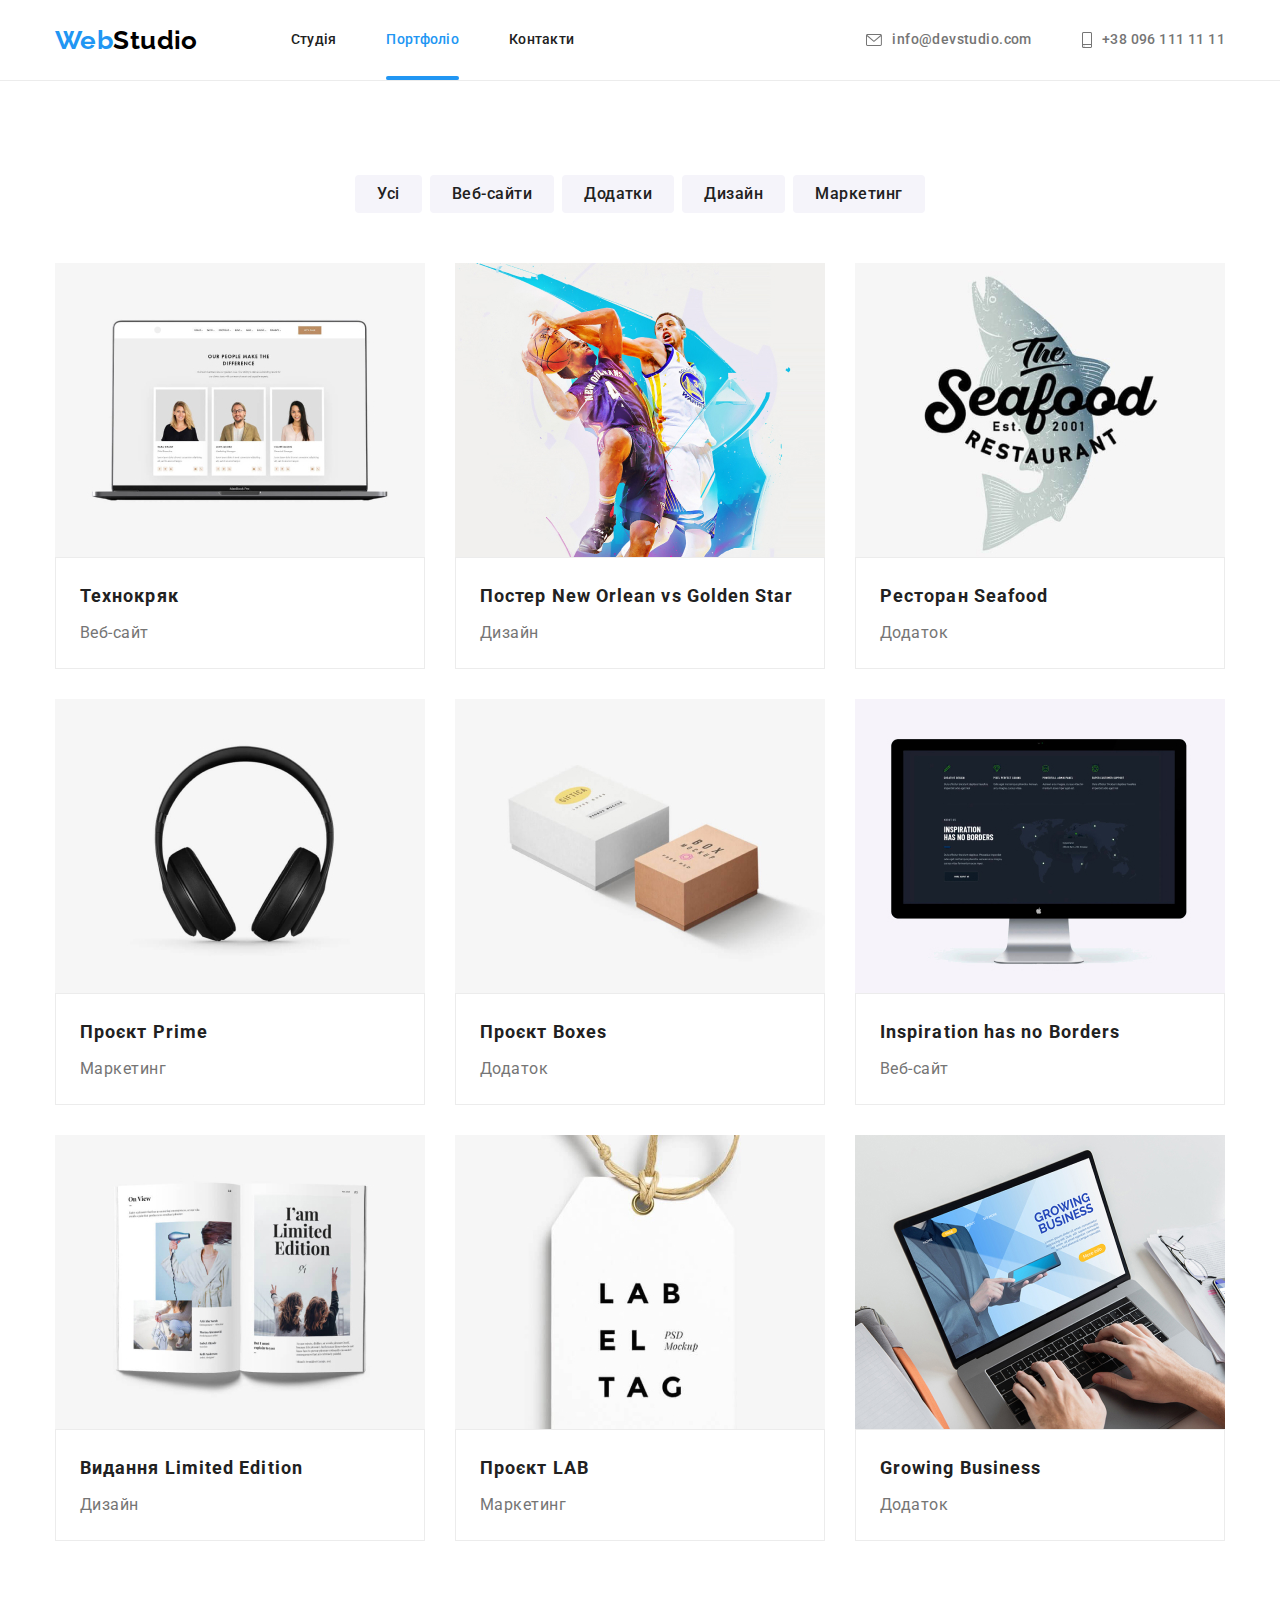
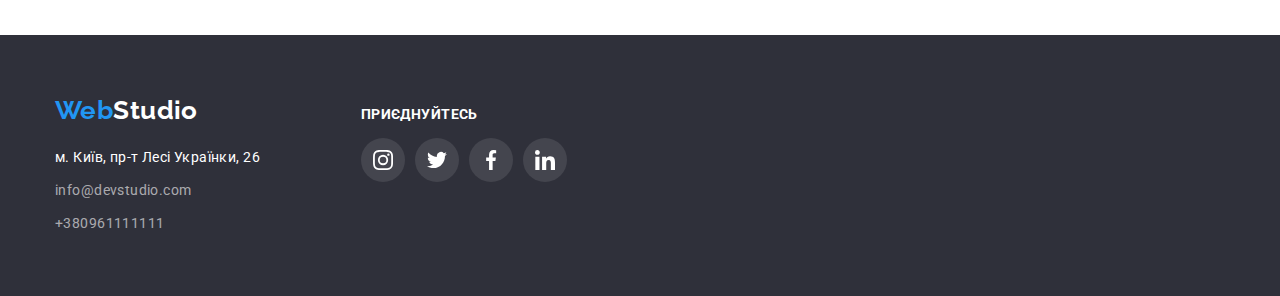
==== portfolio.html @ 19f2d541 "modal-structure" ====
<!DOCTYPE html>
<html lang="en">
  <head>
    <meta charset="UTF-8" />
    <meta http-equiv="X-UA-Compatible" content="IE=edge" />
    <meta name="viewport" content="width=device-width, initial-scale=1.0" />
    <title>Document</title>
    <link rel="preconnect" href="https://fonts.googleapis.com" />
    <link rel="preconnect" href="https://fonts.gstatic.com" crossorigin />
    <link
      href="https://fonts.googleapis.com/css2?family=Raleway:wght@700&family=Roboto:wght@400;500;700;900&display=swap"
      rel="stylesheet"
    />
    <link
      rel="stylesheet"
      href="https://cdnjs.cloudflare.com/ajax/libs/modern-normalize/1.1.0/modern-normalize.min.css"
    />
    <link rel="stylesheet" href="./css/styles.css" />
  </head>
  <body>
    <header class="page-header">
      <div class="container">
        <nav class="nav">
          <a href="./index.html" class="logo-web"
            >Web<span class="logo-studio">Studio</span></a
          >

          <ul class="site-nav list">
            <li class="item">
              <a href="./index.html" class="link">Студія</a>
            </li>
            <li class="item">
              <div class="thumb-link">
                <a href="./portfolio.html" class="link current">Портфоліо</a>
              </div>
              
            </li>
            <li class="item"><a href="" class="link">Контакти</a></li>
          </ul>
        </nav>

        <ul class="auth-nav list">
          <li class="item">
            <a href="mailto:info@devstudio.com" class="link">
              <svg class="icon-mail">
                <use href="./img/sprite.svg#icon-mail"></use></svg
              >info@devstudio.com
            </a>
          </li>
          <li class="item">
            <a href="tel:+380961111111" class="link">
              <svg class="icon-phone">
                <use href="./img/sprite.svg#icon-phone"></use></svg
              >+38 096 111 11 11</a
            >
          </li>
        </ul>
      </div>
    </header>
    <main>
      <section class="section">
        <div class="container">
          <h1 class="section-title-portfolio visually-hidden">Проекти</h1>
          <ul class="button-nav list">
            <li><button type="button" class="button secondary">Усі</button></li>
            <li>
              <button type="button" class="button secondary">Веб-сайти</button>
            </li>
            <li>
              <button type="button" class="button secondary">Додатки</button>
            </li>
            <li>
              <button type="button" class="button secondary">Дизайн</button>
            </li>
            <li>
              <button type="button" class="button secondary">Маркетинг</button>
            </li>
          </ul>

          <ul class="project list">
            <li class="project-name">
              <a href="" class="link">
                <div class="thumb-project">
                  <div class="overlay">
                    <p>Ресурс пропонує комплексні пропозиції з різним рівнем функціоналу та сервісів. Все це дозволить відвідувачу отримати вичерпні відомості про компанію чи приватну особу.</p>
                                    </div>
                    <img src="./img/2-1.jpg" alt="Фото" width="370" />
                    
                </div>
                
                
                <div class="title-name">
                  <h2 class="title">Технокряк</h2>
                  <p class="title-project">Веб-сайт</p>
                </div>
              </a>
            </li>
            <li class="project-name">
              <a href="" class="link">
                <div class="thumb-project">
                  <div class="overlay">
                    <p>Ресурс пропонує комплексні пропозиції з різним рівнем функціоналу та сервісів. Все це дозволить відвідувачу отримати вичерпні відомості про компанію чи приватну особу.</p>
                                    </div>
                  <img src="./img/2-2.jpg" alt="Фото" width="370" />
                </div>
                
                <div class="title-name">
                  <h2 class="title">Постер New Orlean vs Golden Star</h2>
                  <p class="title-project">Дизайн</p>
                </div>
              </a>
            </li>
            <li class="project-name">
              <a href="" class="link">
                <div class="thumb-project">
                  <div class="overlay">
                    <p>Ресурс пропонує комплексні пропозиції з різним рівнем функціоналу та сервісів. Все це дозволить відвідувачу отримати вичерпні відомості про компанію чи приватну особу.</p>
                                    </div>
                  <img src="./img/2-3.jpg" alt="Фото" width="370" />
                </div>
                
                <div class="title-name">
                  <h2 class="title">Ресторан Seafood</h2>
                  <p class="title-project">Додаток</p>
                </div>
              </a>
            </li>
            <li class="project-name">
              <a href="" class="link">
                <div class="thumb-project">
                  <div class="overlay">
                    <p>Ресурс пропонує комплексні пропозиції з різним рівнем функціоналу та сервісів. Все це дозволить відвідувачу отримати вичерпні відомості про компанію чи приватну особу.</p>
                                    </div>
                  <img src="./img/2-4.jpg" alt="Фото" width="370" />
                </div>
                
                <div class="title-name">
                  <h2 class="title">Проєкт Prime</h2>
                  <p class="title-project">Маркетинг</p>
                </div>
              </a>
            </li>
            <li class="project-name">
              <a href="" class="link">
                <div class="thumb-project">
                  <div class="overlay">
                    <p>Ресурс пропонує комплексні пропозиції з різним рівнем функціоналу та сервісів. Все це дозволить відвідувачу отримати вичерпні відомості про компанію чи приватну особу.</p>
                                    </div>
                  <img src="./img/2-5.jpg" alt="Фото" width="370" />
                </div>
                
                <div class="title-name">
                  <h2 class="title">Проєкт Boxes</h2>
                  <p class="title-project">Додаток</p>
                </div>
              </a>
            </li>
            <li class="project-name">
              <a href="" class="link">
                <div class="thumb-project">
                  <div class="overlay">
                    <p>Ресурс пропонує комплексні пропозиції з різним рівнем функціоналу та сервісів. Все це дозволить відвідувачу отримати вичерпні відомості про компанію чи приватну особу.</p>
                                    </div>
                  <img src="./img/2-6.jpg" alt="Фото" width="370" />
                </div>
                
                <div class="title-name">
                  <h2 class="title">Inspiration has no Borders</h2>
                  <p class="title-project">Веб-сайт</p>
                </div>
              </a>
            </li>
            <li class="project-name">
              <a href="" class="link">
                <div class="thumb-project">
                  <div class="overlay">
                    <p>Ресурс пропонує комплексні пропозиції з різним рівнем функціоналу та сервісів. Все це дозволить відвідувачу отримати вичерпні відомості про компанію чи приватну особу.</p>
                                    </div>
                  <img src="./img/2-7.jpg" alt="Фото" width="370" />
                </div>
                
                <div class="title-name">
                  <h2 class="title">Видання Limited Edition</h2>
                  <p class="title-project">Дизайн</p>
                </div>
              </a>
            </li>
            <li class="project-name">
              <a href="" class="link">
                <div class="thumb-project">
                  <div class="overlay">
                    <p>Ресурс пропонує комплексні пропозиції з різним рівнем функціоналу та сервісів. Все це дозволить відвідувачу отримати вичерпні відомості про компанію чи приватну особу.</p>
                                    </div>
                  <img src="./img/2-8.jpg" alt="Фото" width="370" />
                </div>
                
                <div class="title-name">
                  <h2 class="title">Проєкт LAB</h2>
                  <p class="title-project">Маркетинг</p>
                </div>
              </a>
            </li>
            <li class="project-name">
              <a href="" class="link">
                <div class="thumb-project">
                  <div class="overlay">
                    <p>Ресурс пропонує комплексні пропозиції з різним рівнем функціоналу та сервісів. Все це дозволить відвідувачу отримати вичерпні відомості про компанію чи приватну особу.</p>
                                    </div>
                  <img src="./img/2-9.jpg" alt="Фото" width="370" />
                </div>
                
                <div class="title-name">
                  <h2 class="title">Growing Business</h2>
                  <p class="title-project">Додаток</p>
                </div>
              </a>
            </li>
          </ul>
        </div>
      </section>
    </main>

    <footer class="footer">
      <div class="container">
        <div>
          <a href="./index.html" class="logo-web"
            >Web<span class="logo-studio">Studio</span></a
          >
          <address class="adress-list">
            <ul class="adress list">
              <li class="item">
                <a
                  href="https://goo.gl/maps/kBUqozYKJx82z9vv9"
                  target="_blank"
                  rel="noreferrel noopener"
                  class="adress-link"
                  >м. Київ, пр-т Лесі Українки, 26</a
                >
              </li>
              <li class="item">
                <a href="mailto:info@devstudio.com" class="adress-auth"
                  >info@devstudio.com</a
                >
              </li>
              <li class="item">
                <a href="tel:+380961111111" class="adress-auth"
                  >+380961111111</a
                >
              </li>
            </ul>
          </address>
        </div>
        <div class="social-link">
          <p class="footer-item">Приєднуйтесь</p>
          <ul class="s-links list">
            <li class="item">
              <a href="https://www.instagram.com/" class="link sl">
                <svg class="icon-sl">
                  <use href="./img/sprite.svg#icon-instagram"></use>
                </svg>
              </a>
            </li>
            <li class="item">
              <a href="https://www.twitter.com/" class="link sl">
                <svg class="icon-sl">
                  <use href="./img/sprite.svg#icon-twitter"></use>
                </svg>
              </a>
            </li>
            <li class="item">
              <a href="https://www.facebook.com/" class="link sl">
                <svg class="icon-sl">
                  <use href="./img/sprite.svg#icon-facebook"></use>
                </svg>
              </a>
            </li>
            <li class="item">
              <a href="https://www.linkedin.com/" class="link sl">
                <svg class="icon-sl">
                  <use href="./img/sprite.svg#icon-linkedin"></use>
                </svg>
              </a>
            </li>
          </ul>
        </div>
      </div>
    </footer>
  </body>
</html>
---- css/styles.css ----
:root {
  --primary-text-color: #757575;
  --title-text-color: #212121;
  --accent: #2196f3;
  --white: #ffffff;
  --black: #000000;
  --footer-auth: rgba(255, 255, 255, 0.6);
  --secondary-bgr: #f5f4fa;
  --primary-bgr: #f5f5f5;
  --bgr-footer-hiro: #2f303a;
  --icon-color: #afb1b8;
  --timing-function: cubic-bezier(0.4, 0, 0.2, 1);
}

html {
  box-sizing: border-box;
}

*,
*::before,
*::after {
  box-sizing: inherit;
}

body {
  color: var(--primary-text-color);
  background-color: var(--white);
  font-family: "Roboto", sans-serif, "Raleway", sans-serif;
  font-size: 14px;
  letter-spacing: 0.03em;
}

h1,
h2,
h3,
h4,
h5,
h6,
p {
  margin: 0;
}

img {
  display: block;
  max-width: 100%;
  height: auto;
}
address {
  // или через класс .footer-adress
  font-style: normal;
}
button {
  display: block;
  cursor: pointer;
  border: none;
  border-radius: 4px;
}
.section {
  padding-top: 94px;
  padding-bottom: 94px;
}
.container {
  width: 1200px;
  padding: 0 15px;
  margin: 0 auto;
}
.list {
  list-style: none;
  padding-left: 0;
  margin: 0;
}
.link {
  text-decoration: none;
  // color: inherit;
}
.page-header {
  border-bottom: 1px solid #ececec;
}
.page-header .container {
  display: flex;
  align-items: center;
}

.nav {
  display: flex;
  align-items: center;
}

.logo-web {
  margin-right: 93px;

  color: var(--accent);
  font-family: "Raleway";
  text-decoration: none;
  font-weight: 700;
  font-size: 26px;
  line-height: 1.19;
}

.logo-studio {
  color: var(--black);
  font-family: "Raleway";
  text-decoration: none;
  font-weight: 700;
  font-size: 26px;
  line-height: 1.19;
}

/* site-nav */
.site-nav {
  display: flex;
}

.site-nav .item:not(:last-child) {
  margin-right: 50px;
}

.site-nav .link {
  display: block;
  padding-top: 32px;
  padding-bottom: 32px;
  color: var(--title-text-color);
  font-family: "Roboto";
  font-weight: 500;
  font-size: 14px;
  line-height: 1.14;
  letter-spacing: 0.02em;

  transition: color 250ms var(--timing-function);
  
}


.site-nav {
  list-style-type: none;
}

.site-nav .link:hover,
.site-nav .link:focus {
  color: var(--accent);
}
.site-nav .link.current {
  color: var(--accent);
}
.thumb-link{
  position: relative;
  
}
.site-nav .link.current::after{
  content: "";
  position: absolute;
  display: flex;
  background: var(--accent);
  border-radius: 2px;
  border-bottom: 1px solid var(--accent);
  width: 100%;
  height: 4px;
  left: 0;
  bottom: 0;
}
/* auth-nav */
.auth-nav {
  display: flex;
  margin-left: auto;
}
.auth-nav {
  list-style-type: none;
}
.icon-mail {
  width: 16px;
  height: 12px;
  margin-right: 10px;
  fill: currentColor;

}
.icon-mail:hover,
.icon-mail:focus {
  fill: var(--accent);
}
.icon-phone {
  width: 10px;
  height: 16px;
  margin-right: 10px;
  fill: currentColor;

  transition: color 250ms var(--timing-function);
}
.icon-phone:hover,
.icon-phone:focus {
  fill: var(--accent);
}

.auth-nav .item {
  margin-left: auto;
}

.auth-nav .item + .item {
  margin-left: 50px;
}
.auth-nav .link {
  display: flex;
  align-items: center;
  color: var(--primary-text-color);
  font-family: "Roboto";
  font-weight: 500;
  font-size: 14px;
  line-height: 1.14;
  transition: color 250ms var(--timing-function);
}

.auth-nav .link:hover,
.auth-nav .link:focus {
  color: var(--accent);
}
.backdrop{
  position: fixed;
  top: 0;
  left: 0;
  width: 100%;
  height: 100%;
  background-color: rgba(33, 32, 30, 0.192);
  
  opacity: 1;
  transition: opacity 250ms var(--timing-function);
}
.backdrop.is-hidden{
  opacity: 0;
  pointer-events: none;
}
.backdrop.is-hidden .modal{
  transform: translate(-50%, -50%) scale(0.9);
}
.modal{
  position: absolute;
  top: 50%;
  left: 50%;

  width: 600px;
  height: 400px;
  padding: 15px;
  background-color: #ffffff;

opacity: 1;
  transform: translate(-50%, -50%) scale(1);
  transition: 250ms var(--timing-function);
}
.textarea{
  resize: none;
}

/* hero */
.hero {
  padding: 200px 0;
  text-align: center;
  background-color: var(--bgr-footer-hiro);

  max-width: 1600px;
  height: 600px;
  margin-right: auto;
  margin-left: auto;
  background-image: linear-gradient(
      to right,
      rgba(47, 48, 58, 0.4),
      rgba(47, 48, 58, 0.4)
    ),
    url(../img/hiro.jpg);
  background-repeat: no-repeat;
  background-position: center;
  background-size: cover;
}

.hero-title {
  width: 696px;
  margin: 0 auto;
  margin-bottom: 30px;

  font-family: "Roboto";
  font-style: 400;
  font-weight: 900;
  font-size: 44px;
  line-height: 1.36;

  letter-spacing: 0.06em;
  text-transform: uppercase;
  color: var(--white);
}

/* button */
.button {
  color: var(--title-text-color);
  background-color: var(--primary-bgr);
  border-color: transparent;
  display: inline-block;
  border-radius: 4px;
}
.button-modal{
  position: absolute;
  top: 0;
  right: 0;
  border-radius: 50%;
  width: 30px;
  height: 30px;
  padding: 6px;
  margin-top: 8px;
  margin-right: 8px;
  background-image: url(../img/close.svg);
  
}
.modal-icon{
  width: 30px;
  height: 30px;
}
.button.primary {
  padding: 10px 32px;
  min-width: 216px;
  box-shadow: 0px 4px 4px rgba(0, 0, 0, 0.15);

  color: var(--white);
  background-color: var(--accent);
  font-family: "Roboto";
  font-style: normal;
  font-weight: 700;
  font-size: 16px;
  line-height: 1.88;
  align-items: center;

  letter-spacing: 0.06em;
  cursor: pointer;
}

.button.secondary {
  padding: 6px 22px;
  background-color: var(--secondary-bgr);
  color: var(--title-text-color);
  background-color: var(--secondary-bgr);
  font-family: "Roboto";
  font-style: normal;
  font-weight: 500;
  font-size: 16px;
  line-height: 1.62;
  letter-spacing: 0.03em;
  cursor: pointer;
  
  transition: background-color 250ms var(--timing-function), color 250ms var(--timing-function), box-shadow 250ms var(--timing-function);
}

.button.secondary:hover,
.button.secondary:focus {
  box-shadow: 10px 10px 8px 2px rgba(0, 0, 0, 0.3);
  color: var(--white);
  background-color: var(--accent);
}

.button-nav {
  display: flex;
  justify-content: center;
  margin-bottom: 50px;
  gap: 8px;
}
.button-nav .button.secondary:not(:last-child) {
  margin-right: 8px;
}

/* section-title */

.section.no-padding {
  padding-top: 0;
}

.section-title {
  margin-bottom: 50px;
  color: var(--title-text-color);
  font-weight: 700;
  font-size: 36px;
  line-height: 1.16;
  text-align: center;
}

.section-title-portfolio {
  margin-top: 0;
  margin-bottom: 0;
}

.visually-hidden {
  position: absolute;
  width: 1px;
  height: 1px;
  margin: -1px;
  border: 0;
  padding: 0;
  white-space: nowrap;
  clip-path: inset(100%);
  clip: rect(0 0 0 0);
  overflow: hidden;
}

/* feature-list */
.feature-list .title {
  margin-top: 0;
  margin-bottom: 10px;
  color: var(--title-text-color);
  font-weight: 700;
  font-size: 14px;
  line-height: 1.14;
  text-transform: uppercase;
}

.feature-list .text {
  margin-top: 0;
  margin-bottom: 0;
  font-size: 14px;
  line-height: 1.71;
}

.icons {
  margin-bottom: 30px;
  background-color: var(--secondary-bgr);
  display: flex;
  justify-content: center;
  align-items: center;
  height: 120px;
  border-radius: 4px;
}

.icon {
}

.feature-list .item:not(:last-child) {
  margin-right: 30px;
}

.feature-list {
  display: flex;

  list-style-type: none;
}

.examples {
  
  display: flex;

  list-style-type: none;
}
.ex {
  margin-bottom: 50px;
}
.thumb-item{
  position: relative;

}

.examples .item {
  
}
.examples .item + .item {
  margin-left: 30px;
}

.item-name{
  position: absolute;
  display: flex;
  bottom: 0;
  width: 100%;
  height: 70px;
  justify-content: center;
  align-items: center;
   
font-weight: 700;
line-height: 1.14;
text-transform: uppercase;
color: #FFFFFF;
background: rgba(47, 48, 58, 0.8);
}

.work {
  padding-top: 0;
}
/* teem */
.section-title.stuffs {
  margin-bottom: 50px;
}
.teem .title {
  margin-bottom: 10px;

  color: var(--title-text-color);

  font-weight: 500;
  font-size: 16px;
  line-height: 1.19;
  text-align: center;
}
.teem .stuff:not(:last-child) {
  margin-right: 30px;
}

.teems {
  background-color: var(--secondary-bgr);
}
.teem {
  display: flex;

  list-style-type: none;
  font-weight: 400;
  font-size: 16px;
  line-height: 1.19;
  text-align: center;
}
.teem .title-stuff {
}
.stuff {
  background: #ffffff;
  /* material shadow v1 */

  box-shadow: 0px 1px 3px rgba(0, 0, 0, 0.12), 0px 1px 1px rgba(0, 0, 0, 0.14),
    0px 2px 1px rgba(0, 0, 0, 0.2);
  border-radius: 0px 0px 4px 4px;
}
.stuff-name {
  padding: 30px 0;
}
.s-links {
  display: flex;
  margin-top: 16px;
  justify-content: center;
}

.s-links .item {
  margin-right: 10px;
}
.s-links .item:last-child {
  margin-right: 0;
}
.s-links .link {
  display: flex;
  justify-content: center;
  align-items: center;
  color: var(--icon-color);
  width: 44px;
  height: 44px;
  border-radius: 50%;
  border: none;
  transition: color 250ms var(--timing-function), background-color 250ms var(--timing-function);
}
.s-links .link:hover,
.s-links .link:focus {
  color: var(--white);
  background-color: var(--accent);
}

.s-links .item:last-child {
  margin-right: 0;
}
.s-links .link.sl {
  color: var(--white);
  background: rgba(255, 255, 255, 0.1);
  transition: background-color 250ms var(--timing-function);
}
.s-links .link.sl:hover,
.s-links .link.sl:focus {
  background-color: var(--accent);
}

.icon-sl {
  width: 20px;
  height: 20px;
  fill: currentColor;
}

/* project */

.project {
  display: flex;
  flex-wrap: wrap;
  gap: 30px;
  
  
}
.thumb-project{
  position: relative;
  overflow: hidden;
}
.project-name .overlay{
  
  width: 100%;
  height: 100%;
  position: absolute;
  background-color: rgba(33, 150, 243, 0.9);
  
  transform: translateY(100%);
  transition: transform 250ms var(--timing-function);

  font-family: 'Roboto';
font-style: normal;
font-weight: 400;
font-size: 18px;
line-height: 1.56;
letter-spacing: 0.03em;
padding: 63px 24px;

color: #FFFFFF;
}

.project .link {
  display: block;
  transition: box-shadow 250ms var(--timing-function);
  
}
.project .link:hover,
.project .link:focus {
  box-shadow: 10px 10px 8px 2px rgba(0, 0, 0, 0.3);
  
}
.project-name {
  width: 370px;
  

  
}
.project .link:hover .overlay, .project .link:focus .overlay{
  transform: translateY(0);
  
}

.project-name:nth-child(3n) {
  margin-right: 0px;
}
.project-name:nth-last-child(-n + 3) {
  margin-bottom: 0;
}
.project-name .title-name {
  padding: 20px 24px;
  border: 1px solid #ececec;
  
}

.project .title {
  margin-bottom: 4px;

  color: var(--title-text-color);
  font-weight: 700;
  font-size: 18px;
  line-height: 2;
  letter-spacing: 0.06em;
}

.project .title-project {
  margin-top: 0;
  font-family: "Roboto";
  font-style: normal;
  font-weight: 400;
  font-size: 16px;
  line-height: 1.88;
  letter-spacing: 0.03em;
  color: var(--primary-text-color);
}
.clients {
  padding-top: 94px;
  padding-bottom: 94px;
}
.clients .item {
  display: flex;
  gap: 30px;
}
.clients .name:last-child {
  margin-right: 0;
}
.name .link {
  width: 170px;
  height: 92px;
  border-radius: 4px;
  border: 1px solid;
  display: flex;
  align-items: center;
  justify-content: center;
  color: var(--icon-color);
  transition: color 250ms var(--timing-function), background-color 250ms var(--timing-function);
}
.clients .name {
}
.name .link:hover,
.name .link:focus {
  color: var(--accent);
  background-color: var(--secondary-bgr);
}
.client {
  width: 106px;
  height: 60px;
  fill: currentColor;
}


.adress .adress-link {
  color: var(--white);
  font-weight: 400;
  font-size: 14px;
  line-height: 1.71;
  transition: color 250ms var(--timing-function);
}

.adress .adress-link:hover,
.adress .adress-link:focus {
  color: var(--accent);
}

.adress .adress-auth {
  color: var(--footer-auth);
  font-weight: 400;
  font-size: 14px;
  line-height: 1.71;
  transition: color 250ms var(--timing-function);
}

.adress .adress-auth:hover,
.adress .adress-auth:focus {
  color: var(--accent);
}
.adress {
}
.adress-list {
  font-style: normal;
  margin-top: 20px;
}
.link {
  text-decoration: none;
}
.adress-auth {
  text-decoration: none;

  font-weight: 400;
  font-size: 14px;
  line-height: 1.71;
}
.adress-link {
  text-decoration: none;
  font-weight: 400;
  font-size: 14px;
  line-height: 1.71;
}

.adress .item:not(:last-child) {
  margin-bottom: 9px;
}
footer .logo-web {
  text-decoration: none;
  color: var(--accent);
  font-family: "Raleway";
  font-weight: 700;
  font-size: 26px;
  line-height: 1.19;
}
footer .logo-studio {
  text-decoration: none;
  color: var(--white);
  font-family: "Raleway";
  font-weight: 700;
  font-size: 26px;
  line-height: 1.19;
}

.footer {
  background-color: var(--bgr-footer-hiro);
  padding: 60px 0;
}

.footer-link .s-links {
  fill: var(--white);
}
.social-link {
  margin-left: 70px;
}
.footer-item {
  font-family: "Roboto";
  font-style: normal;
  font-weight: 700;
  font-size: 14px;
  line-height: 16px;
  letter-spacing: 0.03em;
  text-transform: uppercase;
  color: var(--white);
}
.footer .container {
  display: flex;
  align-items: baseline;
}
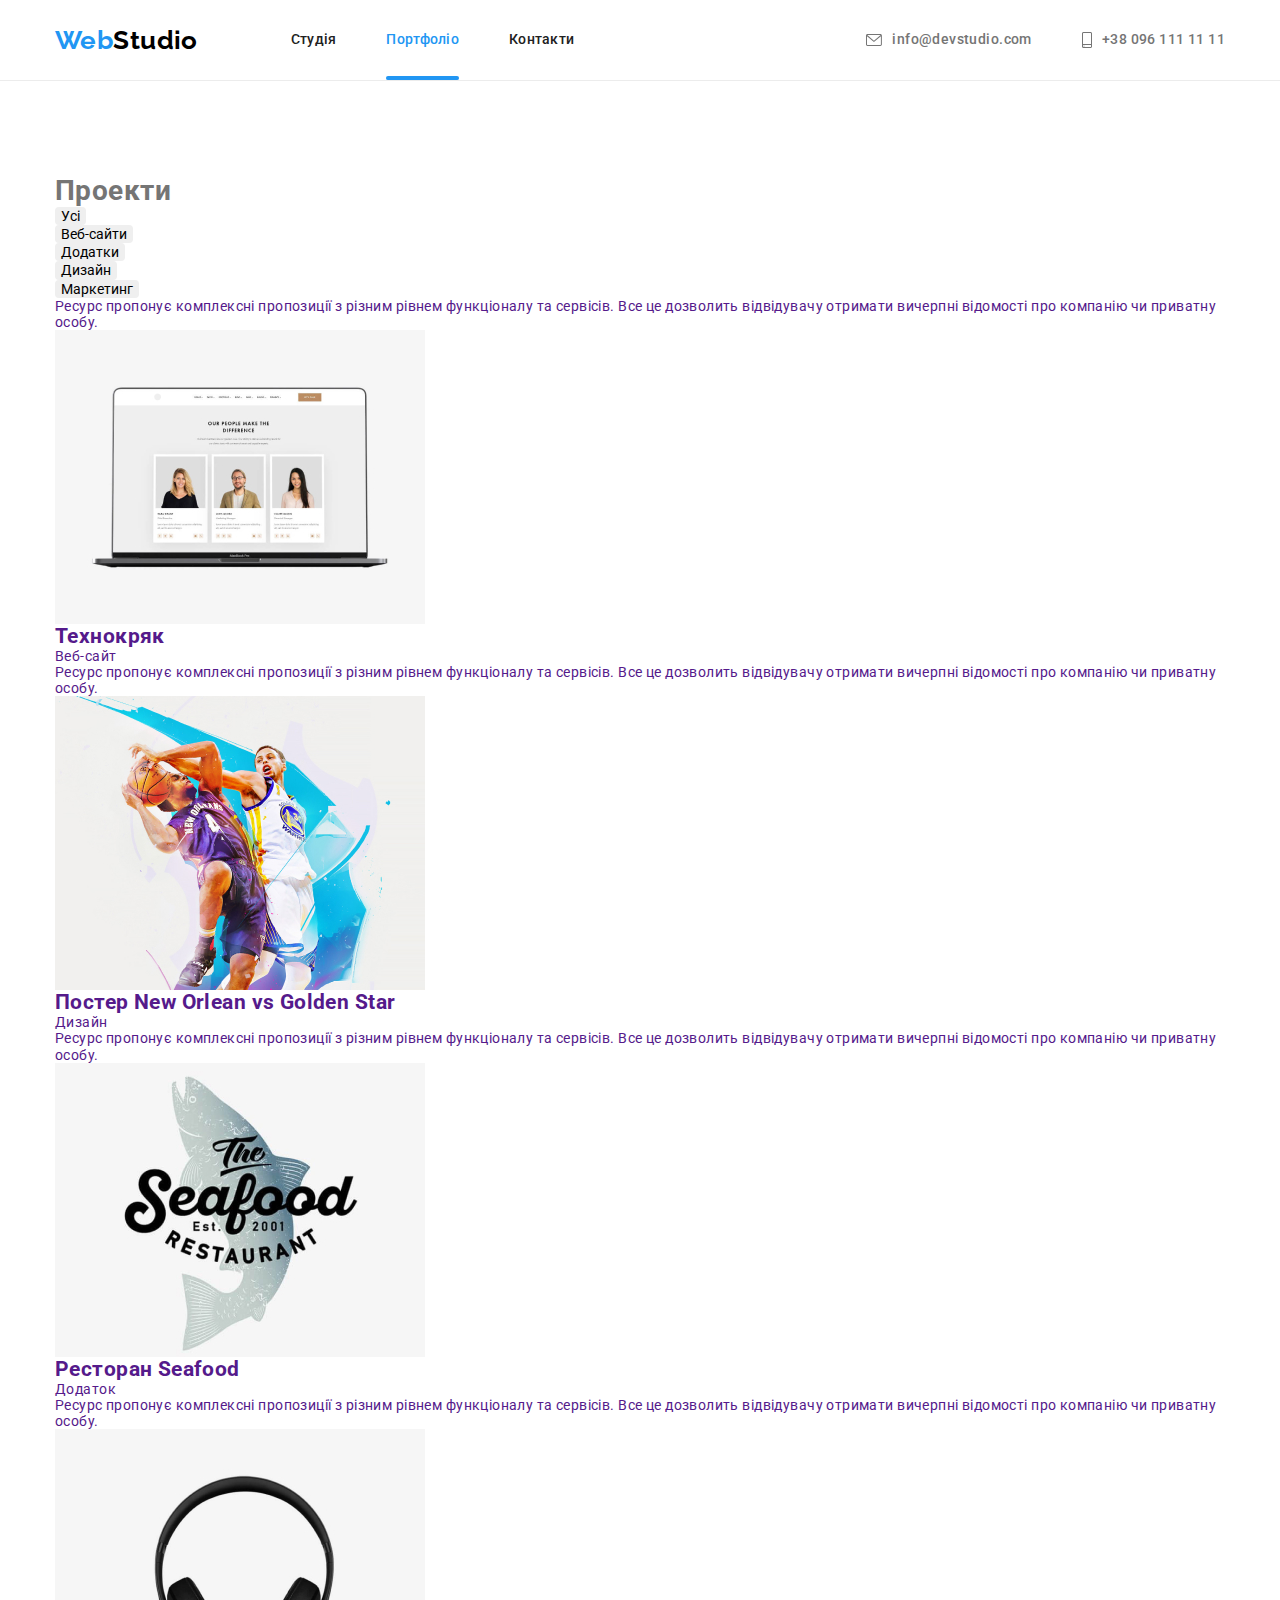
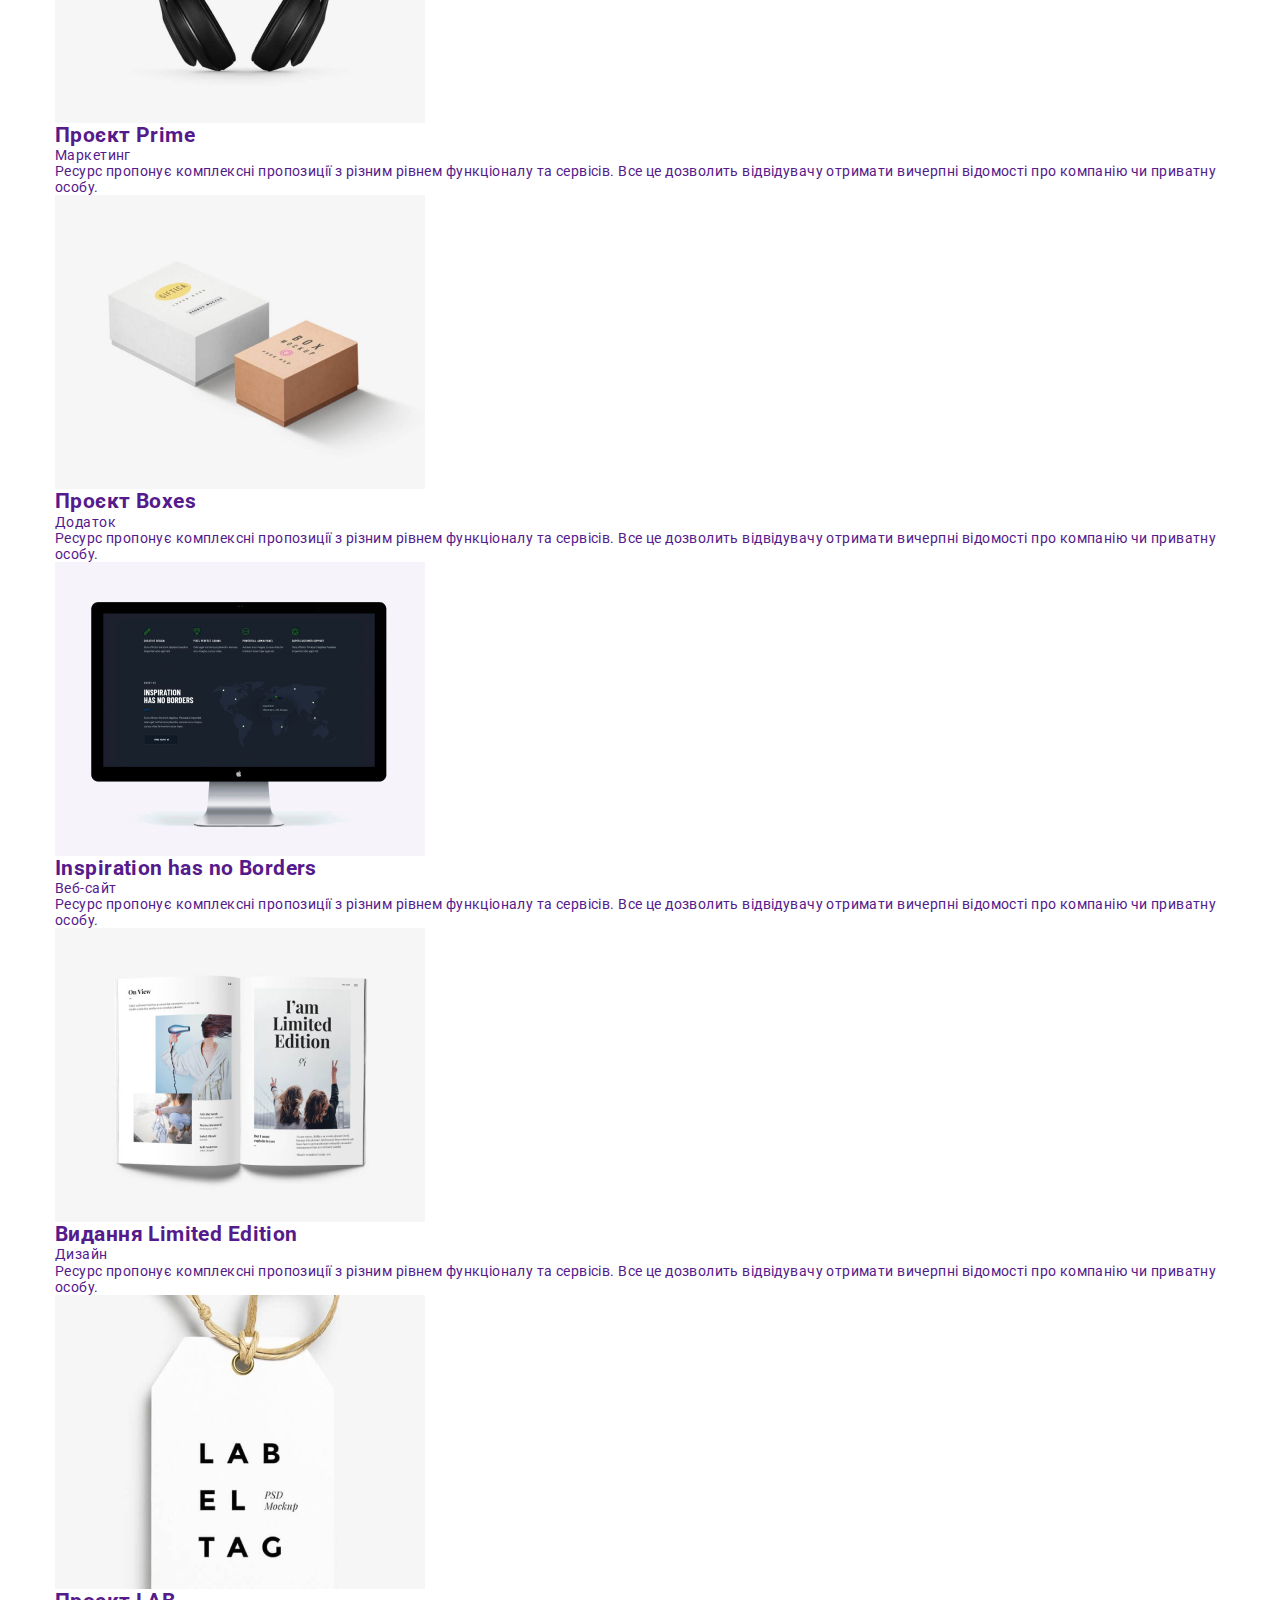
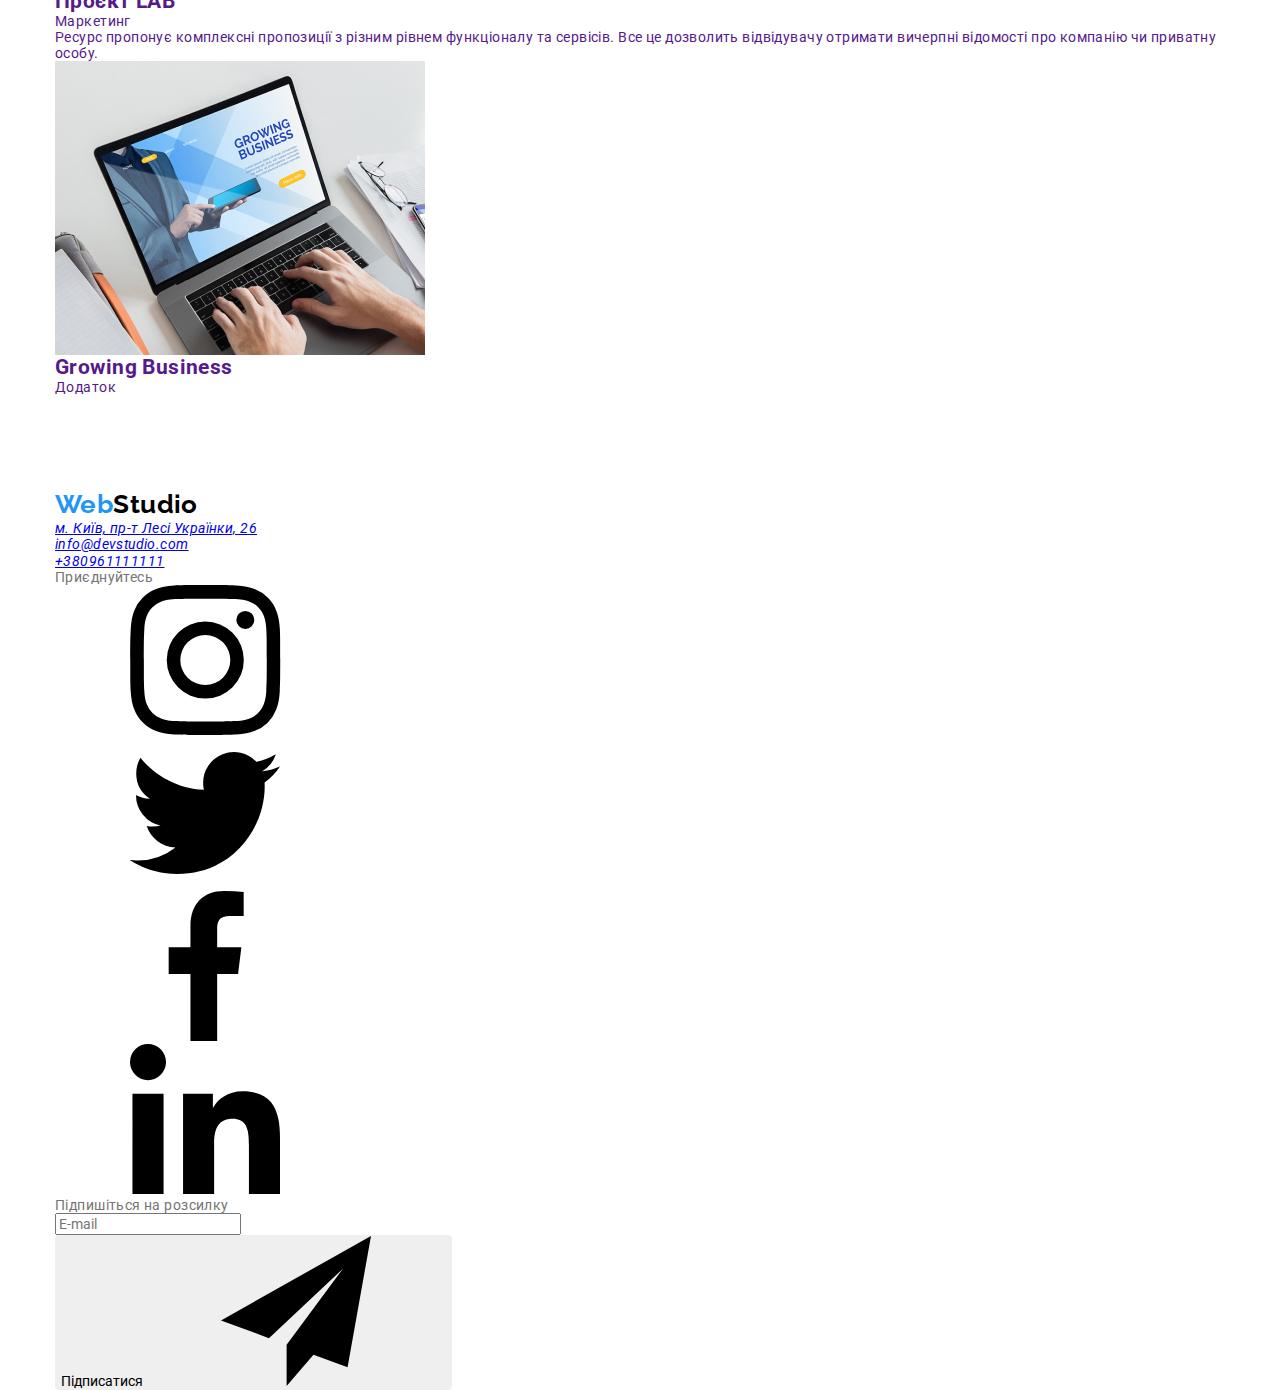
==== commit ed363353: "ffggg" ====
--- a/portfolio.html
+++ b/portfolio.html
@@ -33,7 +33,6 @@
               <div class="thumb-link">
                 <a href="./portfolio.html" class="link current">Портфоліо</a>
               </div>
-              
             </li>
             <li class="item"><a href="" class="link">Контакти</a></li>
           </ul>
@@ -43,14 +42,14 @@
           <li class="item">
             <a href="mailto:info@devstudio.com" class="link">
               <svg class="icon-mail">
-                <use href="./img/sprite.svg#icon-mail"></use></svg
+                <use href="./img/sprite1.svg#icon-mail"></use></svg
               >info@devstudio.com
             </a>
           </li>
           <li class="item">
             <a href="tel:+380961111111" class="link">
               <svg class="icon-phone">
-                <use href="./img/sprite.svg#icon-phone"></use></svg
+                <use href="./img/sprite1.svg#icon-phone"></use></svg
               >+38 096 111 11 11</a
             >
           </li>
@@ -82,13 +81,16 @@
               <a href="" class="link">
                 <div class="thumb-project">
                   <div class="overlay">
-                    <p>Ресурс пропонує комплексні пропозиції з різним рівнем функціоналу та сервісів. Все це дозволить відвідувачу отримати вичерпні відомості про компанію чи приватну особу.</p>
-                                    </div>
-                    <img src="./img/2-1.jpg" alt="Фото" width="370" />
-                    
-                </div>
-                
-                
+                    <p>
+                      Ресурс пропонує комплексні пропозиції з різним рівнем
+                      функціоналу та сервісів. Все це дозволить відвідувачу
+                      отримати вичерпні відомості про компанію чи приватну
+                      особу.
+                    </p>
+                  </div>
+                  <img src="./img/2-1.jpg" alt="Фото" width="370" />
+                </div>
+
                 <div class="title-name">
                   <h2 class="title">Технокряк</h2>
                   <p class="title-project">Веб-сайт</p>
@@ -99,11 +101,16 @@
               <a href="" class="link">
                 <div class="thumb-project">
                   <div class="overlay">
-                    <p>Ресурс пропонує комплексні пропозиції з різним рівнем функціоналу та сервісів. Все це дозволить відвідувачу отримати вичерпні відомості про компанію чи приватну особу.</p>
-                                    </div>
+                    <p>
+                      Ресурс пропонує комплексні пропозиції з різним рівнем
+                      функціоналу та сервісів. Все це дозволить відвідувачу
+                      отримати вичерпні відомості про компанію чи приватну
+                      особу.
+                    </p>
+                  </div>
                   <img src="./img/2-2.jpg" alt="Фото" width="370" />
                 </div>
-                
+
                 <div class="title-name">
                   <h2 class="title">Постер New Orlean vs Golden Star</h2>
                   <p class="title-project">Дизайн</p>
@@ -114,11 +121,16 @@
               <a href="" class="link">
                 <div class="thumb-project">
                   <div class="overlay">
-                    <p>Ресурс пропонує комплексні пропозиції з різним рівнем функціоналу та сервісів. Все це дозволить відвідувачу отримати вичерпні відомості про компанію чи приватну особу.</p>
-                                    </div>
+                    <p>
+                      Ресурс пропонує комплексні пропозиції з різним рівнем
+                      функціоналу та сервісів. Все це дозволить відвідувачу
+                      отримати вичерпні відомості про компанію чи приватну
+                      особу.
+                    </p>
+                  </div>
                   <img src="./img/2-3.jpg" alt="Фото" width="370" />
                 </div>
-                
+
                 <div class="title-name">
                   <h2 class="title">Ресторан Seafood</h2>
                   <p class="title-project">Додаток</p>
@@ -129,11 +141,16 @@
               <a href="" class="link">
                 <div class="thumb-project">
                   <div class="overlay">
-                    <p>Ресурс пропонує комплексні пропозиції з різним рівнем функціоналу та сервісів. Все це дозволить відвідувачу отримати вичерпні відомості про компанію чи приватну особу.</p>
-                                    </div>
+                    <p>
+                      Ресурс пропонує комплексні пропозиції з різним рівнем
+                      функціоналу та сервісів. Все це дозволить відвідувачу
+                      отримати вичерпні відомості про компанію чи приватну
+                      особу.
+                    </p>
+                  </div>
                   <img src="./img/2-4.jpg" alt="Фото" width="370" />
                 </div>
-                
+
                 <div class="title-name">
                   <h2 class="title">Проєкт Prime</h2>
                   <p class="title-project">Маркетинг</p>
@@ -144,11 +161,16 @@
               <a href="" class="link">
                 <div class="thumb-project">
                   <div class="overlay">
-                    <p>Ресурс пропонує комплексні пропозиції з різним рівнем функціоналу та сервісів. Все це дозволить відвідувачу отримати вичерпні відомості про компанію чи приватну особу.</p>
-                                    </div>
+                    <p>
+                      Ресурс пропонує комплексні пропозиції з різним рівнем
+                      функціоналу та сервісів. Все це дозволить відвідувачу
+                      отримати вичерпні відомості про компанію чи приватну
+                      особу.
+                    </p>
+                  </div>
                   <img src="./img/2-5.jpg" alt="Фото" width="370" />
                 </div>
-                
+
                 <div class="title-name">
                   <h2 class="title">Проєкт Boxes</h2>
                   <p class="title-project">Додаток</p>
@@ -159,11 +181,16 @@
               <a href="" class="link">
                 <div class="thumb-project">
                   <div class="overlay">
-                    <p>Ресурс пропонує комплексні пропозиції з різним рівнем функціоналу та сервісів. Все це дозволить відвідувачу отримати вичерпні відомості про компанію чи приватну особу.</p>
-                                    </div>
+                    <p>
+                      Ресурс пропонує комплексні пропозиції з різним рівнем
+                      функціоналу та сервісів. Все це дозволить відвідувачу
+                      отримати вичерпні відомості про компанію чи приватну
+                      особу.
+                    </p>
+                  </div>
                   <img src="./img/2-6.jpg" alt="Фото" width="370" />
                 </div>
-                
+
                 <div class="title-name">
                   <h2 class="title">Inspiration has no Borders</h2>
                   <p class="title-project">Веб-сайт</p>
@@ -174,11 +201,16 @@
               <a href="" class="link">
                 <div class="thumb-project">
                   <div class="overlay">
-                    <p>Ресурс пропонує комплексні пропозиції з різним рівнем функціоналу та сервісів. Все це дозволить відвідувачу отримати вичерпні відомості про компанію чи приватну особу.</p>
-                                    </div>
+                    <p>
+                      Ресурс пропонує комплексні пропозиції з різним рівнем
+                      функціоналу та сервісів. Все це дозволить відвідувачу
+                      отримати вичерпні відомості про компанію чи приватну
+                      особу.
+                    </p>
+                  </div>
                   <img src="./img/2-7.jpg" alt="Фото" width="370" />
                 </div>
-                
+
                 <div class="title-name">
                   <h2 class="title">Видання Limited Edition</h2>
                   <p class="title-project">Дизайн</p>
@@ -189,11 +221,16 @@
               <a href="" class="link">
                 <div class="thumb-project">
                   <div class="overlay">
-                    <p>Ресурс пропонує комплексні пропозиції з різним рівнем функціоналу та сервісів. Все це дозволить відвідувачу отримати вичерпні відомості про компанію чи приватну особу.</p>
-                                    </div>
+                    <p>
+                      Ресурс пропонує комплексні пропозиції з різним рівнем
+                      функціоналу та сервісів. Все це дозволить відвідувачу
+                      отримати вичерпні відомості про компанію чи приватну
+                      особу.
+                    </p>
+                  </div>
                   <img src="./img/2-8.jpg" alt="Фото" width="370" />
                 </div>
-                
+
                 <div class="title-name">
                   <h2 class="title">Проєкт LAB</h2>
                   <p class="title-project">Маркетинг</p>
@@ -204,11 +241,16 @@
               <a href="" class="link">
                 <div class="thumb-project">
                   <div class="overlay">
-                    <p>Ресурс пропонує комплексні пропозиції з різним рівнем функціоналу та сервісів. Все це дозволить відвідувачу отримати вичерпні відомості про компанію чи приватну особу.</p>
-                                    </div>
+                    <p>
+                      Ресурс пропонує комплексні пропозиції з різним рівнем
+                      функціоналу та сервісів. Все це дозволить відвідувачу
+                      отримати вичерпні відомості про компанію чи приватну
+                      особу.
+                    </p>
+                  </div>
                   <img src="./img/2-9.jpg" alt="Фото" width="370" />
                 </div>
-                
+
                 <div class="title-name">
                   <h2 class="title">Growing Business</h2>
                   <p class="title-project">Додаток</p>
@@ -256,32 +298,53 @@
             <li class="item">
               <a href="https://www.instagram.com/" class="link sl">
                 <svg class="icon-sl">
-                  <use href="./img/sprite.svg#icon-instagram"></use>
+                  <use href="./img/sprite1.svg#icon-instagram"></use>
                 </svg>
               </a>
             </li>
             <li class="item">
               <a href="https://www.twitter.com/" class="link sl">
                 <svg class="icon-sl">
-                  <use href="./img/sprite.svg#icon-twitter"></use>
+                  <use href="./img/sprite1.svg#icon-twitter"></use>
                 </svg>
               </a>
             </li>
             <li class="item">
               <a href="https://www.facebook.com/" class="link sl">
                 <svg class="icon-sl">
-                  <use href="./img/sprite.svg#icon-facebook"></use>
+                  <use href="./img/sprite1.svg#icon-facebook"></use>
                 </svg>
               </a>
             </li>
             <li class="item">
               <a href="https://www.linkedin.com/" class="link sl">
                 <svg class="icon-sl">
-                  <use href="./img/sprite.svg#icon-linkedin"></use>
+                  <use href="./img/sprite1.svg#icon-linkedin"></use>
                 </svg>
               </a>
             </li>
           </ul>
+        </div>
+        <div class="invitation">
+          <p class="invitation-name">Підпишіться на розсилку</p>
+          <p class="invitation-form">
+            <label for="email"></label>
+            <input
+              class="email"
+              type="email"
+              name="email"
+              id="email"
+              placeholder="E-mail"
+            />
+            <button type="submit" class="button primary">
+              Підписатися
+              <span>
+                <svg class="icon-send">
+                  <use href="./img/sprite1.svg#icon-send-form"></use>
+                </svg>
+              </span>
+            </button>
+          </p>
         </div>
       </div>
     </footer>
--- a/css/styles.css
+++ b/css/styles.css
@@ -127,9 +127,7 @@
   letter-spacing: 0.02em;
 
   transition: color 250ms var(--timing-function);
-  
-}
-
+}
 
 .site-nav {
   list-style-type: none;
@@ -142,11 +140,10 @@
 .site-nav .link.current {
   color: var(--accent);
 }
-.thumb-link{
+.thumb-link {
   position: relative;
-  
-}
-.site-nav .link.current::after{
+}
+.site-nav .link.current::after {
   content: "";
   position: absolute;
   display: flex;
@@ -171,7 +168,6 @@
   height: 12px;
   margin-right: 10px;
   fill: currentColor;
-
 }
 .icon-mail:hover,
 .icon-mail:focus {
@@ -212,40 +208,154 @@
 .auth-nav .link:focus {
   color: var(--accent);
 }
-.backdrop{
+.backdrop {
   position: fixed;
   top: 0;
   left: 0;
   width: 100%;
   height: 100%;
   background-color: rgba(33, 32, 30, 0.192);
-  
+
   opacity: 1;
   transition: opacity 250ms var(--timing-function);
 }
-.backdrop.is-hidden{
+.backdrop.is-hidden {
   opacity: 0;
   pointer-events: none;
 }
-.backdrop.is-hidden .modal{
+.backdrop.is-hidden .modal {
   transform: translate(-50%, -50%) scale(0.9);
 }
-.modal{
+.modal {
   position: absolute;
   top: 50%;
   left: 50%;
 
   width: 600px;
-  height: 400px;
+  min-height: 400px;
   padding: 15px;
   background-color: #ffffff;
 
-opacity: 1;
+  opacity: 1;
   transform: translate(-50%, -50%) scale(1);
   transition: 250ms var(--timing-function);
 }
-.textarea{
+.form {
+  width: 500px;
+
+  margin-right: auto;
+  margin-left: auto;
+  padding: 20px;
+}
+.form-name {
+  margin-bottom: 12px;
+  font-weight: 700;
+  font-size: 20px;
+  line-height: 23px;
+  text-align: center;
+  letter-spacing: 0.03em;
+
+  color: var(--title-text-color);
+}
+.form-field {
+  position: relative;
+
+  display: flex;
+  flex-direction: column;
+  margin-bottom: 20px;
+}
+.form-field:focus-within .icon-form {
+  fill: var(--accent);
+  
+}
+
+.form-input:focus + .form-label {
+  /* color: red; */
+}
+.form-label {
+  /* position: absolute;
+  top: 50%;
+  left: 30px;
+  background-color: #2196f3;
+  transform: translateY(-50%); */
+}
+.form-field label {
+  margin-bottom: 4px;
+}
+.form-field input {
+  margin: 0;
+  padding: 11px 12px;
+  padding-left: 50px;
+  border: 1px solid rgba(33, 33, 33, 0.2);
+  border-radius: 4px;
+}
+
+.form-field input::placeholder {
+  color: rgba(117, 117, 117, 0.5);
+}
+.icon-form {
+  position: absolute;
+  top: 50%;
+  left: 30px;
+  display: inline-block;
+  width: 18px;
+  height: 18px;
+  
+
+  transform: translateX(-50%);
+}
+.form-input:focus .icon-form {
+  /* background-color: var(--accent);
+  border-radius: var(--accent);
+} */
+.checkbox {
+  position: absolute;
+  width: 1px;
+  height: 1px;
+  margin: -1px;
+  border: 0;
+  padding: 0;
+  white-space: nowrap;
+  clip-path: inset(100%);
+  clip: rect(0 0 0 0);
+  overflow: hidden;
+
+  /* appearance: none;
+-webkit-appearance: none;
+-moz-appearance: none; 
+position: absolute; */
+}
+.checkbox-form {
+  display: flex;
+  align-items: center;
+}
+.checkbox-icon {
+  display: inline-block;
+  width: 15px;
+  height: 15px;
+  background-color: var(--white);
+  border: 0.2px solid var(--black);
+  border-radius: 2px;
+  margin-right: 7px;
+}
+.checkbox:checked + .checkbox-icon {
+  background-color: var(--accent);
+  background-image: url(../img/check-modal.svg);
+  background-size: contain;
+  background-origin: border-box;
+  border-color: var(--accent);
+}
+.form-link {
+  text-decoration: underline;
+  color: var(--accent);
+}
+
+.textarea {
   resize: none;
+}
+.comment {
+  padding: 12px 16px;
+  margin-bottom: 20px;
 }
 
 /* hero */
@@ -293,7 +403,7 @@
   display: inline-block;
   border-radius: 4px;
 }
-.button-modal{
+.button-modal {
   position: absolute;
   top: 0;
   right: 0;
@@ -304,9 +414,8 @@
   margin-top: 8px;
   margin-right: 8px;
   background-image: url(../img/close.svg);
-  
-}
-.modal-icon{
+}
+.modal-icon {
   width: 30px;
   height: 30px;
 }
@@ -340,8 +449,9 @@
   line-height: 1.62;
   letter-spacing: 0.03em;
   cursor: pointer;
-  
-  transition: background-color 250ms var(--timing-function), color 250ms var(--timing-function), box-shadow 250ms var(--timing-function);
+
+  transition: background-color 250ms var(--timing-function),
+    color 250ms var(--timing-function), box-shadow 250ms var(--timing-function);
 }
 
 .button.secondary:hover,
@@ -436,7 +546,6 @@
 }
 
 .examples {
-  
   display: flex;
 
   list-style-type: none;
@@ -444,19 +553,17 @@
 .ex {
   margin-bottom: 50px;
 }
-.thumb-item{
+.thumb-item {
   position: relative;
-
 }
 
 .examples .item {
-  
 }
 .examples .item + .item {
   margin-left: 30px;
 }
 
-.item-name{
+.item-name {
   position: absolute;
   display: flex;
   bottom: 0;
@@ -464,12 +571,12 @@
   height: 70px;
   justify-content: center;
   align-items: center;
-   
-font-weight: 700;
-line-height: 1.14;
-text-transform: uppercase;
-color: #FFFFFF;
-background: rgba(47, 48, 58, 0.8);
+
+  font-weight: 700;
+  line-height: 1.14;
+  text-transform: uppercase;
+  color: #ffffff;
+  background: rgba(47, 48, 58, 0.8);
 }
 
 .work {
@@ -539,7 +646,8 @@
   height: 44px;
   border-radius: 50%;
   border: none;
-  transition: color 250ms var(--timing-function), background-color 250ms var(--timing-function);
+  transition: color 250ms var(--timing-function),
+    background-color 250ms var(--timing-function);
 }
 .s-links .link:hover,
 .s-links .link:focus {
@@ -572,53 +680,45 @@
   display: flex;
   flex-wrap: wrap;
   gap: 30px;
-  
-  
-}
-.thumb-project{
+}
+.thumb-project {
   position: relative;
   overflow: hidden;
 }
-.project-name .overlay{
-  
+.project-name .overlay {
   width: 100%;
   height: 100%;
   position: absolute;
   background-color: rgba(33, 150, 243, 0.9);
-  
+
   transform: translateY(100%);
   transition: transform 250ms var(--timing-function);
 
-  font-family: 'Roboto';
-font-style: normal;
-font-weight: 400;
-font-size: 18px;
-line-height: 1.56;
-letter-spacing: 0.03em;
-padding: 63px 24px;
-
-color: #FFFFFF;
+  font-family: "Roboto";
+  font-style: normal;
+  font-weight: 400;
+  font-size: 18px;
+  line-height: 1.56;
+  letter-spacing: 0.03em;
+  padding: 63px 24px;
+
+  color: #ffffff;
 }
 
 .project .link {
   display: block;
   transition: box-shadow 250ms var(--timing-function);
-  
 }
 .project .link:hover,
 .project .link:focus {
   box-shadow: 10px 10px 8px 2px rgba(0, 0, 0, 0.3);
-  
 }
 .project-name {
   width: 370px;
-  
-
-  
-}
-.project .link:hover .overlay, .project .link:focus .overlay{
+}
+.project .link:hover .overlay,
+.project .link:focus .overlay {
   transform: translateY(0);
-  
 }
 
 .project-name:nth-child(3n) {
@@ -630,7 +730,6 @@
 .project-name .title-name {
   padding: 20px 24px;
   border: 1px solid #ececec;
-  
 }
 
 .project .title {
@@ -673,7 +772,8 @@
   align-items: center;
   justify-content: center;
   color: var(--icon-color);
-  transition: color 250ms var(--timing-function), background-color 250ms var(--timing-function);
+  transition: color 250ms var(--timing-function),
+    background-color 250ms var(--timing-function);
 }
 .clients .name {
 }
@@ -688,7 +788,6 @@
   fill: currentColor;
 }
 
-
 .adress .adress-link {
   color: var(--white);
   font-weight: 400;
@@ -782,3 +881,50 @@
   display: flex;
   align-items: baseline;
 }
+.invitation {
+  margin-left: 93px;
+  width: 570px;
+}
+.invitation-name {
+  margin-bottom: 20px;
+  font-family: "Roboto";
+  font-style: normal;
+  font-weight: 700;
+  font-size: 14px;
+  line-height: 16px;
+  letter-spacing: 0.03em;
+  text-transform: uppercase;
+
+  color: #ffffff;
+}
+.invitation-form {
+  position: relative;
+  display: flex;
+}
+.email {
+  margin-right: 12px;
+  border: 1px solid rgba(255, 255, 255, 0.3);
+  filter: drop-shadow(0px 4px 4px rgba(0, 0, 0, 0.15));
+  border-radius: 4px;
+  width: 358px;
+}
+
+.clic::after {
+  /* content: "";
+  position: absolute;
+  width: 24px;
+  height: 24px;
+  border-radius: 1px solid var(--black);
+  
+  margin-left: 10px; */
+}
+.icon-send {
+  position: absolute;
+  top: 13px;
+  right: 18px;
+  display: inline-block;
+  width: 24px;
+  height: 24px;
+  fill: var(--white);
+  margin-left: 10px;
+}
